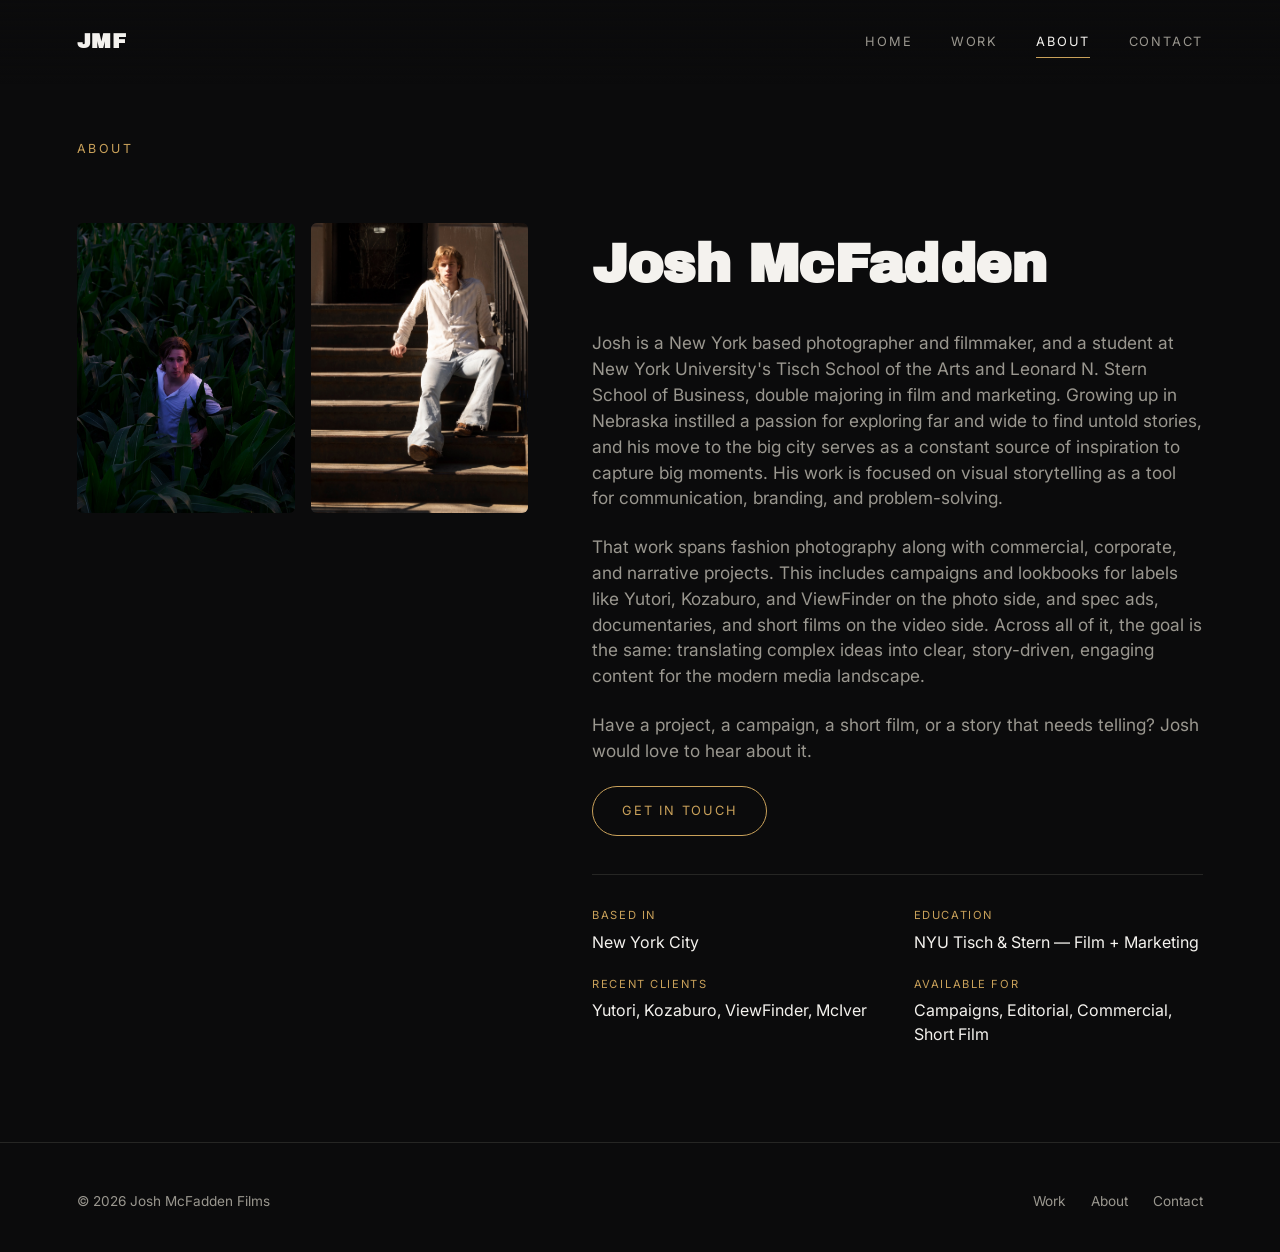
==== about.html @ 43eb7eeb "Josh McFadden Films portfolio site Four-page static portfolio (Home, Work, About, Contact) with 10 p" ====
<!DOCTYPE html>
<html lang="en">
<head>
<meta charset="UTF-8">
<meta name="viewport" content="width=device-width, initial-scale=1.0">
<title>About — Josh McFadden Films</title>
<meta name="description" content="About Josh McFadden — photographer and filmmaker.">
<link rel="preconnect" href="https://fonts.googleapis.com">
<link rel="preconnect" href="https://fonts.gstatic.com" crossorigin>
<link href="https://fonts.googleapis.com/css2?family=Archivo+Black&family=Inter:wght@400;500;600&display=swap" rel="stylesheet">
<link rel="stylesheet" href="css/style.css?v=5">
</head>
<body>

<header class="site-header solid">
  <div class="header-inner">
    <a href="index.html" class="logo display">JMF</a>
    <nav class="main-nav">
      <a href="index.html">Home</a>
      <a href="work.html">Work</a>
      <a href="about.html" class="active">About</a>
      <a href="contact.html">Contact</a>
    </nav>
    <button class="nav-toggle" aria-label="Toggle menu">&#9776;</button>
  </div>
</header>

<div class="page-hero">
  <div class="eyebrow">About</div>
</div>

<div class="about-grid">

  <div class="about-photos">
    <div class="photo-slot tall"><img src="assets/images/about/josh-farm.jpg" alt="Josh McFadden in a field at dusk"></div>
    <div class="photo-slot"><img src="assets/images/about/josh-by-jj.jpg" alt="Josh McFadden sitting on a stoop in New York" style="object-position: 70% 50%;"></div>
  </div>

  <div class="about-text">
    <h1 class="display">Josh McFadden</h1>
    <p>Josh is a New York based photographer and filmmaker, and a student at New York University's Tisch School of the Arts and Leonard N. Stern School of Business, double majoring in film and marketing. Growing up in Nebraska instilled a passion for exploring far and wide to find untold stories, and his move to the big city serves as a constant source of inspiration to capture big moments. His work is focused on visual storytelling as a tool for communication, branding, and problem-solving.</p>
    <p>That work spans fashion photography along with commercial, corporate, and narrative projects. This includes campaigns and lookbooks for labels like Yutori, Kozaburo, and ViewFinder on the photo side, and spec ads, documentaries, and short films on the video side. Across all of it, the goal is the same: translating complex ideas into clear, story-driven, engaging content for the modern media landscape.</p>
    <p>Have a project, a campaign, a short film, or a story that needs telling? Josh would love to hear about it.</p>
    <a href="contact.html" class="btn accent">Get in touch</a>

    <div class="about-facts">
      <div><span>Based In</span>New York City</div>
      <div><span>Education</span>NYU Tisch &amp; Stern — Film + Marketing</div>
      <div><span>Recent Clients</span>Yutori, Kozaburo, ViewFinder, McIver</div>
      <div><span>Available For</span>Campaigns, Editorial, Commercial, Short Film</div>
    </div>
  </div>

</div>

<footer class="site-footer">
  <div>&copy; <span id="year"></span> Josh McFadden Films</div>
  <div class="footer-links">
    <a href="work.html">Work</a>
    <a href="about.html">About</a>
    <a href="contact.html">Contact</a>
  </div>
</footer>

<script>document.getElementById('year').textContent = new Date().getFullYear();</script>
<script src="js/main.js"></script>
</body>
</html>
---- css/style.css ----
/* ---------- Base / Variables ---------- */
:root {
  --bg: #0b0b0c;
  --bg-alt: #141416;
  --line: #262624;
  --text: #f4f2ee;
  --text-dim: #9a978f;
  --accent: #c9a15a;
  --max: 1400px;
  --nav-h: 84px;
}

* { box-sizing: border-box; }

html { scroll-behavior: smooth; }

body {
  margin: 0;
  background: var(--bg);
  color: var(--text);
  font-family: 'Inter', -apple-system, BlinkMacSystemFont, 'Segoe UI', sans-serif;
  font-size: 16px;
  line-height: 1.5;
  -webkit-font-smoothing: antialiased;
}

a { color: inherit; text-decoration: none; }

img { max-width: 100%; display: block; }

.display {
  font-family: 'Archivo Black', 'Inter', sans-serif;
  font-weight: 900;
  letter-spacing: -0.01em;
}

.wrap {
  max-width: var(--max);
  margin: 0 auto;
  padding: 0 6vw;
}

/* ---------- Header / Nav ---------- */
.site-header {
  position: fixed;
  top: 0; left: 0; right: 0;
  z-index: 100;
  height: var(--nav-h);
  display: flex;
  align-items: center;
  background: linear-gradient(to bottom, rgba(11,11,12,0.85), rgba(11,11,12,0));
  pointer-events: none;
}

.site-header.solid {
  background: rgba(11,11,12,0.92);
  backdrop-filter: blur(10px);
  border-bottom: 1px solid var(--line);
}

.header-inner {
  width: 100%;
  max-width: var(--max);
  margin: 0 auto;
  padding: 0 6vw;
  display: flex;
  align-items: center;
  justify-content: space-between;
  pointer-events: auto;
}

.logo {
  font-family: 'Archivo Black', sans-serif;
  font-size: 1.3rem;
  letter-spacing: 0.02em;
}

.main-nav {
  display: flex;
  gap: 2.4rem;
}

.main-nav a {
  font-size: 0.8rem;
  text-transform: uppercase;
  letter-spacing: 0.14em;
  color: var(--text-dim);
  padding: 0.4rem 0;
  border-bottom: 1px solid transparent;
  transition: color 0.2s ease, border-color 0.2s ease;
}

.main-nav a:hover,
.main-nav a.active {
  color: var(--text);
  border-color: var(--accent);
}

.nav-toggle {
  display: none;
  background: none;
  border: none;
  color: var(--text);
  font-size: 1.6rem;
  cursor: pointer;
  pointer-events: auto;
}

@media (max-width: 760px) {
  .main-nav {
    position: fixed;
    top: var(--nav-h);
    left: 0; right: 0;
    background: var(--bg);
    border-bottom: 1px solid var(--line);
    flex-direction: column;
    gap: 0;
    padding: 0.5rem 6vw 1.5rem;
    transform: translateY(-120%);
    transition: transform 0.3s ease;
  }
  .main-nav.open { transform: translateY(0); }
  .main-nav a { padding: 0.9rem 0; border-bottom: 1px solid var(--line); }
  .nav-toggle { display: block; }
}

/* ---------- Footer ---------- */
.site-footer {
  border-top: 1px solid var(--line);
  padding: 3rem 6vw 2.5rem;
  display: flex;
  flex-wrap: wrap;
  gap: 1rem;
  align-items: center;
  justify-content: space-between;
  color: var(--text-dim);
  font-size: 0.85rem;
}

.site-footer a { color: var(--text-dim); transition: color 0.2s ease; }
.site-footer a:hover { color: var(--text); }

.footer-links { display: flex; gap: 1.6rem; }

/* ---------- Buttons ---------- */
.btn {
  display: inline-flex;
  align-items: center;
  gap: 0.6rem;
  padding: 0.9rem 1.8rem;
  border: 1px solid var(--text);
  border-radius: 999px;
  font-size: 0.8rem;
  text-transform: uppercase;
  letter-spacing: 0.14em;
  transition: background 0.2s ease, color 0.2s ease;
}

.btn:hover { background: var(--text); color: var(--bg); }

.btn.accent { border-color: var(--accent); color: var(--accent); }
.btn.accent:hover { background: var(--accent); color: var(--bg); }

/* ---------- Page hero (non-home pages) ---------- */
.page-hero {
  padding: calc(var(--nav-h) + 3.5rem) 6vw 3rem;
  max-width: var(--max);
  margin: 0 auto;
}

.eyebrow {
  font-size: 0.78rem;
  text-transform: uppercase;
  letter-spacing: 0.2em;
  color: var(--accent);
  margin-bottom: 1rem;
}

.page-title {
  font-size: clamp(2.4rem, 6vw, 4.6rem);
  line-height: 1.02;
  margin: 0 0 1rem;
}

.page-lede {
  max-width: 640px;
  color: var(--text-dim);
  font-size: 1.05rem;
}

/* ================= HOME HERO / MARQUEE ================= */
.hero {
  position: relative;
  height: 100svh;
  min-height: 560px;
  overflow: hidden;
  background:
    linear-gradient(to bottom, rgba(11,11,12,0.5) 0%, rgba(11,11,12,0.35) 45%, rgba(11,11,12,0.6) 100%),
    url('../assets/images/hero-bg.jpg') center / cover no-repeat,
    radial-gradient(ellipse at 50% 30%, #17171a 0%, #0b0b0c 70%);
}

.hero-inner {
  position: absolute;
  inset: 0;
}

.hero-scrollcue {
  position: absolute;
  bottom: 2.2rem;
  left: 50%;
  transform: translateX(-50%);
  font-size: 0.72rem;
  text-transform: uppercase;
  letter-spacing: 0.25em;
  color: var(--text-dim);
  display: flex;
  flex-direction: column;
  align-items: center;
  gap: 0.6rem;
  opacity: 0;
  animation: fadeIn 0.6s ease forwards;
  animation-delay: 2.4s;
}

.hero-scrollcue .line {
  width: 1px;
  height: 34px;
  background: var(--text-dim);
  position: relative;
  overflow: hidden;
}

.hero-scrollcue .line::after {
  content: '';
  position: absolute;
  top: -100%;
  left: 0; right: 0;
  height: 100%;
  background: var(--accent);
  animation: scrollLine 1.6s ease-in-out infinite;
}

@keyframes scrollLine {
  0% { top: -100%; }
  60% { top: 100%; }
  100% { top: 100%; }
}

@keyframes fadeIn { to { opacity: 1; } }

/* handwritten hero lettering */
.intro-clones,
.marquee-copy {
  font-family: 'Caveat', 'Archivo Black', cursive;
  font-weight: 700;
}

/* intro JMF clones */
.intro-clones {
  position: absolute;
  inset: 0;
  display: flex;
  align-items: center;
  justify-content: center;
  gap: 0.06em;
  z-index: 5;
  font-size: clamp(4.5rem, 19vw, 13rem);
  line-height: 1;
  pointer-events: none;
}

.intro-clones .clone {
  display: inline-block;
  opacity: 0;
  transform: scale(0.5);
  animation: cloneAppear 0.35s cubic-bezier(.2,1.6,.4,1) forwards;
  --dx: 0px;
  --dy: 0px;
}

.intro-clones .clone:nth-child(1) { animation-delay: 0.05s; }
.intro-clones .clone:nth-child(2) { animation-delay: 0.16s; }
.intro-clones .clone:nth-child(3) { animation-delay: 0.27s; }

@keyframes cloneAppear {
  0% { opacity: 0; transform: scale(0.4); }
  55% { opacity: 1; transform: scale(1.18); }
  100% { opacity: 1; transform: scale(1); }
}

.intro-clones .clone.jump {
  animation: teleportJump 0.42s cubic-bezier(.32,.12,.18,1) forwards;
}

@keyframes teleportJump {
  0% { transform: translate(0,0) scale(1); opacity: 1; filter: blur(0); }
  32% { transform: translate(calc(var(--dx)*0.45), calc(var(--dy)*0.45)) scale(0.6); opacity: 0.15; filter: blur(6px); }
  55% { opacity: 0.9; filter: blur(1px); }
  100% { transform: translate(var(--dx), var(--dy)) scale(1); opacity: 1; filter: blur(0); }
}

.intro-clones.hide {
  transition: opacity 0.15s ease;
  opacity: 0;
}

/* marquee */
.marquee {
  position: absolute;
  inset: 0;
  overflow: hidden;
}

.marquee-track {
  position: absolute;
  top: 50%;
  left: 50%;
  transform: translate(-50%, -50%);
  display: flex;
  white-space: nowrap;
  will-change: transform;
}

.marquee-track.rolling {
  animation: roll 22s linear infinite;
}

@keyframes roll {
  from { transform: translate(-25%, -50%); }
  to   { transform: translate(-75%, -50%); }
}

.marquee-copy {
  display: flex;
  font-size: clamp(4.5rem, 19vw, 13rem);
  line-height: 1;
  padding-right: 6vw;
}

.marquee-copy .letter {
  display: inline-block;
  opacity: 0;
  transform: translateY(-0.22em) scale(1.4);
}

.marquee-copy.copy-b .letter {
  opacity: 1;
  transform: none;
}

.marquee-copy .letter.anchor-shown {
  opacity: 1;
  transform: none;
}

.marquee-copy .letter.teleport-in {
  animation: teleportIn 0.22s cubic-bezier(.2,.9,.3,1.05) forwards;
}

@keyframes teleportIn {
  0% { opacity: 0; transform: translateY(-0.3em) scale(1.5); filter: blur(4px); }
  60% { opacity: 1; transform: translateY(0.05em) scale(0.94); filter: blur(0); }
  100% { opacity: 1; transform: translateY(0) scale(1); }
}

/* ---------- Home sections below hero ---------- */
.home-intro {
  padding: 6rem 6vw 5rem;
  max-width: var(--max);
  margin: 0 auto;
  display: grid;
  grid-template-columns: 1fr 1fr;
  gap: 3rem;
  border-top: 1px solid var(--line);
}

.home-intro h2 {
  font-size: clamp(1.8rem, 3.2vw, 2.6rem);
  margin: 0;
  line-height: 1.15;
}

.home-intro p {
  color: var(--text-dim);
  font-size: 1.05rem;
  margin: 0 0 1.6rem;
}

@media (max-width: 800px) {
  .home-intro { grid-template-columns: 1fr; }
}

.featured-strip {
  padding: 0 6vw 6rem;
  max-width: var(--max);
  margin: 0 auto;
}

.featured-strip .strip-head {
  display: flex;
  align-items: baseline;
  justify-content: space-between;
  margin-bottom: 2rem;
}

.featured-strip .strip-head h3 {
  font-size: 1.1rem;
  text-transform: uppercase;
  letter-spacing: 0.14em;
  color: var(--text-dim);
  margin: 0;
}

.featured-grid {
  display: grid;
  grid-template-columns: repeat(3, 1fr);
  gap: 1.4rem;
}

@media (max-width: 900px) {
  .featured-grid { grid-template-columns: repeat(2, 1fr); }
}
@media (max-width: 560px) {
  .featured-grid { grid-template-columns: 1fr; }
}

/* ================= WORK GRID ================= */
.work-filters {
  display: flex;
  gap: 0.6rem;
  margin: 0 0 2.5rem;
  flex-wrap: wrap;
}

.work-filters button {
  background: none;
  border: 1px solid var(--line);
  color: var(--text-dim);
  padding: 0.55rem 1.2rem;
  border-radius: 999px;
  font-size: 0.78rem;
  text-transform: uppercase;
  letter-spacing: 0.12em;
  cursor: pointer;
  transition: all 0.2s ease;
}

.work-filters button:hover { color: var(--text); border-color: var(--text-dim); }

.work-filters button.active {
  background: var(--text);
  color: var(--bg);
  border-color: var(--text);
}

.work-grid {
  padding: 0;
  max-width: none;
  margin: 0;
  display: block;
}

.project-card {
  display: block;
  position: relative;
  width: 100%;
  opacity: 0;
  animation: cardIn 0.8s ease forwards;
  text-decoration: none;
  color: var(--text);
}

.project-card + .project-card { margin-top: 3px; }

@keyframes cardIn {
  from { opacity: 0; }
  to { opacity: 1; }
}

/* Landscape video: full width, native 16:9 height — never cropped */
.project-card[data-category="video"] .card-media {
  aspect-ratio: 16 / 9;
  height: auto;
  border-radius: 0;
}

.project-card[data-category="video"] .card-media img {
  height: 100%;
  object-fit: contain;
}

/* Portrait photo: full width, natural height (may exceed viewport) */
.project-card[data-category="photo"] .card-media {
  aspect-ratio: unset;
  height: auto;
  border-radius: 0;
}

.project-card[data-category="photo"] .card-media img {
  height: auto;
  object-fit: contain;
}

.card-media {
  position: relative;
  overflow: hidden;
  background: linear-gradient(155deg, #1c1c1f, #0a0a0b);
}

.card-media img {
  width: 100%;
  height: 100%;
  object-fit: contain;
  display: block;
  transition: transform 0.8s cubic-bezier(.2,.7,.2,1);
}

/* Home page "Selected Work" preview cards: fixed frame, image always shown in full (letterboxed, never cropped) */
.featured-grid .card-media {
  aspect-ratio: 4 / 5;
  border-radius: 4px;
}

.featured-grid .card-media img {
  object-fit: contain;
}

.project-card:hover .card-media img { transform: scale(1.03); }

.card-media .play-badge {
  position: absolute;
  top: 1.4rem; right: 1.4rem;
  width: 52px; height: 52px;
  border-radius: 50%;
  background: rgba(11,11,12,0.6);
  border: 1px solid rgba(244,242,238,0.35);
  display: flex;
  align-items: center;
  justify-content: center;
  backdrop-filter: blur(4px);
}

.card-media .play-badge svg { width: 18px; height: 18px; fill: var(--text); }

/* Meta overlays at bottom of image */
.card-meta {
  position: absolute;
  bottom: 0;
  left: 0;
  right: 0;
  padding: 5rem 4vw 2.2rem;
  background: linear-gradient(to bottom, transparent, rgba(11,11,12,0.82));
}

.card-meta .card-cat {
  font-size: 0.72rem;
  text-transform: uppercase;
  letter-spacing: 0.14em;
  color: var(--accent);
}

.card-meta h4 {
  margin: 0.35rem 0 0;
  font-size: 1.4rem;
  font-weight: 600;
}

.card-meta .card-client {
  color: rgba(244,242,238,0.65);
  font-size: 0.9rem;
  margin-top: 0.2rem;
}

/* ================= PROJECT DETAIL ================= */
.project-meta-row {
  display: flex;
  flex-wrap: wrap;
  gap: 2.4rem;
  padding: 1.6rem 0 3rem;
  border-bottom: 1px solid var(--line);
  margin-bottom: 3rem;
  color: var(--text-dim);
  font-size: 0.9rem;
}

.project-meta-row div span {
  display: block;
  font-size: 0.7rem;
  text-transform: uppercase;
  letter-spacing: 0.14em;
  color: var(--text-dim);
  margin-bottom: 0.3rem;
}

.project-meta-row div strong {
  color: var(--text);
  font-weight: 500;
  font-size: 1rem;
}

.back-link {
  display: inline-flex;
  align-items: center;
  gap: 0.5rem;
  color: var(--text-dim);
  font-size: 0.8rem;
  text-transform: uppercase;
  letter-spacing: 0.12em;
  margin-bottom: 1.6rem;
}
.back-link:hover { color: var(--text); }

.gallery {
  padding: 0 6vw 6rem;
  max-width: var(--max);
  margin: 0 auto;
  columns: 2;
  column-gap: 1.6rem;
}

.gallery-head {
  padding: 1rem 6vw 2rem;
  max-width: var(--max);
  margin: 0 auto;
}

.gallery-head h2 {
  font-size: 1.05rem;
  text-transform: uppercase;
  letter-spacing: 0.16em;
  color: var(--accent);
  margin: 0;
  font-weight: 600;
}

.gallery-head .sub {
  color: var(--text-dim);
  font-size: 0.9rem;
  margin-top: 0.3rem;
}

.gallery img {
  width: 100%;
  border-radius: 4px;
  margin-bottom: 1.6rem;
  break-inside: avoid;
  cursor: zoom-in;
}

@media (max-width: 700px) {
  .gallery { columns: 1; }
}

.video-embed {
  padding: 0 6vw 6rem;
  max-width: var(--max);
  margin: 0 auto;
}

.video-frame {
  position: relative;
  width: 100%;
  aspect-ratio: 16 / 9;
  background: var(--bg-alt);
  border-radius: 6px;
  overflow: hidden;
}

.video-frame iframe {
  position: absolute;
  inset: 0;
  width: 100%;
  height: 100%;
  border: 0;
}

.project-next {
  border-top: 1px solid var(--line);
  padding: 3rem 6vw 5rem;
  max-width: var(--max);
  margin: 0 auto;
  display: flex;
  justify-content: space-between;
  align-items: center;
  flex-wrap: wrap;
  gap: 1rem;
}

.project-next .label {
  font-size: 0.72rem;
  text-transform: uppercase;
  letter-spacing: 0.16em;
  color: var(--text-dim);
  display: block;
  margin-bottom: 0.3rem;
}

.project-next .title { font-size: 1.4rem; }

/* lightbox */
.lightbox {
  position: fixed;
  inset: 0;
  background: rgba(6,6,7,0.94);
  display: none;
  align-items: center;
  justify-content: center;
  z-index: 200;
  padding: 4vh 4vw;
}
.lightbox.open { display: flex; }
.lightbox img { max-height: 92vh; max-width: 92vw; border-radius: 4px; }
.lightbox-close {
  position: absolute;
  top: 2rem; right: 2rem;
  color: var(--text);
  font-size: 1.6rem;
  background: none;
  border: none;
  cursor: pointer;
}

/* ================= ABOUT ================= */
.about-grid {
  padding: 0 6vw 6rem;
  max-width: var(--max);
  margin: 0 auto;
  display: grid;
  grid-template-columns: 0.85fr 1.15fr;
  gap: 4rem;
  align-items: start;
}

@media (max-width: 860px) {
  .about-grid { grid-template-columns: 1fr; }
}

.about-photos {
  display: grid;
  grid-template-columns: 1fr 1fr;
  gap: 1rem;
}

.about-photos .photo-slot {
  aspect-ratio: 3/4;
  border-radius: 6px;
  overflow: hidden;
  background: linear-gradient(155deg, #1c1c1f, #0e0e10);
  border: 1px dashed var(--line);
  display: flex;
  align-items: center;
  justify-content: center;
  color: var(--text-dim);
  font-size: 0.78rem;
  text-align: center;
  padding: 1rem;
}

.about-photos .photo-slot.tall { grid-row: span 2; }

.about-photos .photo-slot:has(img) {
  padding: 0;
  border: none;
}

.about-photos img { width: 100%; height: 100%; object-fit: cover; }

.about-text p {
  color: var(--text-dim);
  font-size: 1.08rem;
  margin: 0 0 1.4rem;
}

.about-text h1 {
  font-size: clamp(2.2rem, 5vw, 3.4rem);
  margin: 0 0 1.6rem;
}

.about-facts {
  margin-top: 2.4rem;
  display: grid;
  grid-template-columns: repeat(2, 1fr);
  gap: 1.4rem 2rem;
  padding-top: 2rem;
  border-top: 1px solid var(--line);
}

.about-facts div span {
  display: block;
  font-size: 0.7rem;
  text-transform: uppercase;
  letter-spacing: 0.14em;
  color: var(--accent);
  margin-bottom: 0.35rem;
}

/* ================= CONTACT ================= */
.contact-grid {
  padding: 0 6vw 7rem;
  max-width: var(--max);
  margin: 0 auto;
  display: grid;
  grid-template-columns: 1fr 1fr;
  gap: 4rem;
}

@media (max-width: 860px) {
  .contact-grid { grid-template-columns: 1fr; }
}

.contact-direct a.email-link {
  font-family: 'Archivo Black', sans-serif;
  font-size: clamp(1.6rem, 3.4vw, 2.4rem);
  display: inline-block;
  margin-bottom: 2rem;
  word-break: break-word;
  border-bottom: 2px solid var(--accent);
}

.contact-social {
  display: flex;
  gap: 1.6rem;
  margin-top: 2.5rem;
  flex-wrap: wrap;
}

.contact-social a {
  font-size: 0.85rem;
  text-transform: uppercase;
  letter-spacing: 0.1em;
  color: var(--text-dim);
  border-bottom: 1px solid transparent;
}
.contact-social a:hover { color: var(--text); border-color: var(--accent); }

.field { margin-bottom: 1.4rem; }

.field label {
  display: block;
  font-size: 0.75rem;
  text-transform: uppercase;
  letter-spacing: 0.12em;
  color: var(--text-dim);
  margin-bottom: 0.5rem;
}

.field input,
.field textarea {
  width: 100%;
  background: var(--bg-alt);
  border: 1px solid var(--line);
  border-radius: 4px;
  padding: 0.9rem 1rem;
  color: var(--text);
  font-family: inherit;
  font-size: 0.95rem;
}

.field textarea { min-height: 140px; resize: vertical; }

.field input:focus,
.field textarea:focus {
  outline: none;
  border-color: var(--accent);
}

.form-status {
  margin-top: 1rem;
  font-size: 0.85rem;
  color: var(--accent);
  min-height: 1.2em;
}
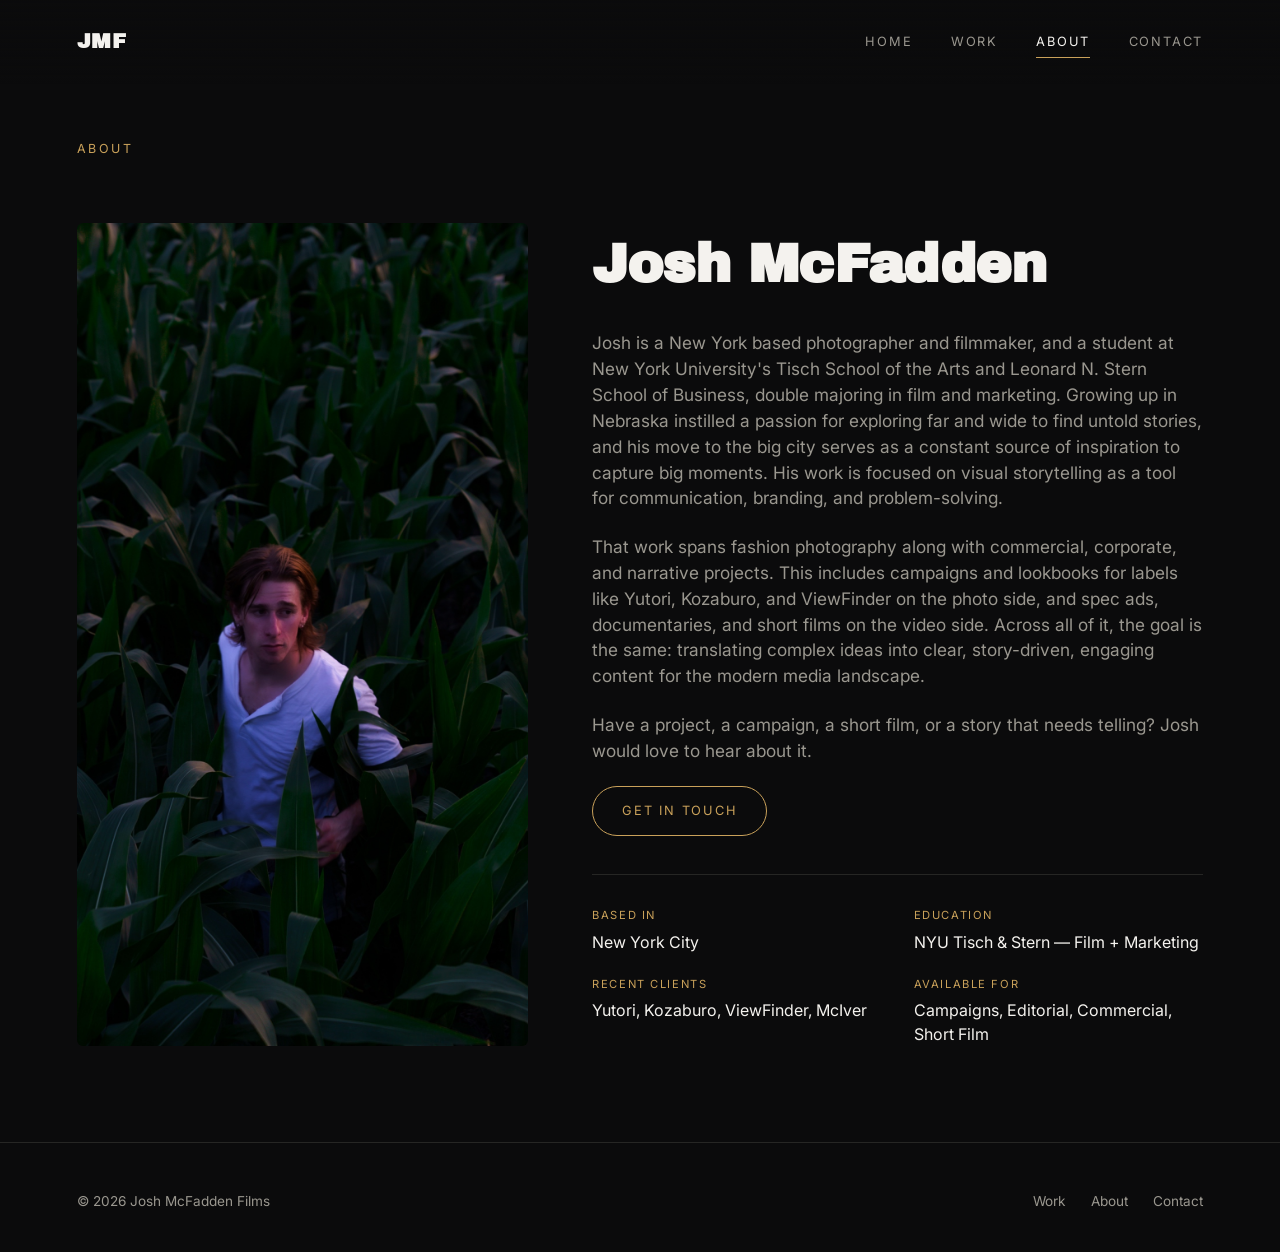
==== commit 3c3be76c: "About page: single full-height photo in left column Co-Authored-By: Claude Fable 5 <noreply@anthropi" ====
--- a/about.html
+++ b/about.html
@@ -8,7 +8,7 @@
 <link rel="preconnect" href="https://fonts.googleapis.com">
 <link rel="preconnect" href="https://fonts.gstatic.com" crossorigin>
 <link href="https://fonts.googleapis.com/css2?family=Archivo+Black&family=Inter:wght@400;500;600&display=swap" rel="stylesheet">
-<link rel="stylesheet" href="css/style.css?v=5">
+<link rel="stylesheet" href="css/style.css?v=6">
 </head>
 <body>
 
@@ -31,9 +31,8 @@
 
 <div class="about-grid">
 
-  <div class="about-photos">
-    <div class="photo-slot tall"><img src="assets/images/about/josh-farm.jpg" alt="Josh McFadden in a field at dusk"></div>
-    <div class="photo-slot"><img src="assets/images/about/josh-by-jj.jpg" alt="Josh McFadden sitting on a stoop in New York" style="object-position: 70% 50%;"></div>
+  <div class="about-photos single">
+    <img class="about-photo-full" src="assets/images/about/josh-farm.jpg" alt="Josh McFadden in a field at dusk">
   </div>
 
   <div class="about-text">
--- a/css/style.css
+++ b/css/style.css
@@ -764,6 +764,23 @@
   border: none;
 }
 
+/* single full-height about photo */
+.about-photos.single {
+  display: block;
+  align-self: stretch;
+}
+
+.about-photos.single .about-photo-full {
+  width: 100%;
+  height: 100%;
+  object-fit: cover;
+  border-radius: 6px;
+}
+
+@media (max-width: 860px) {
+  .about-photos.single .about-photo-full { height: auto; }
+}
+
 .about-photos img { width: 100%; height: 100%; object-fit: cover; }
 
 .about-text p {
